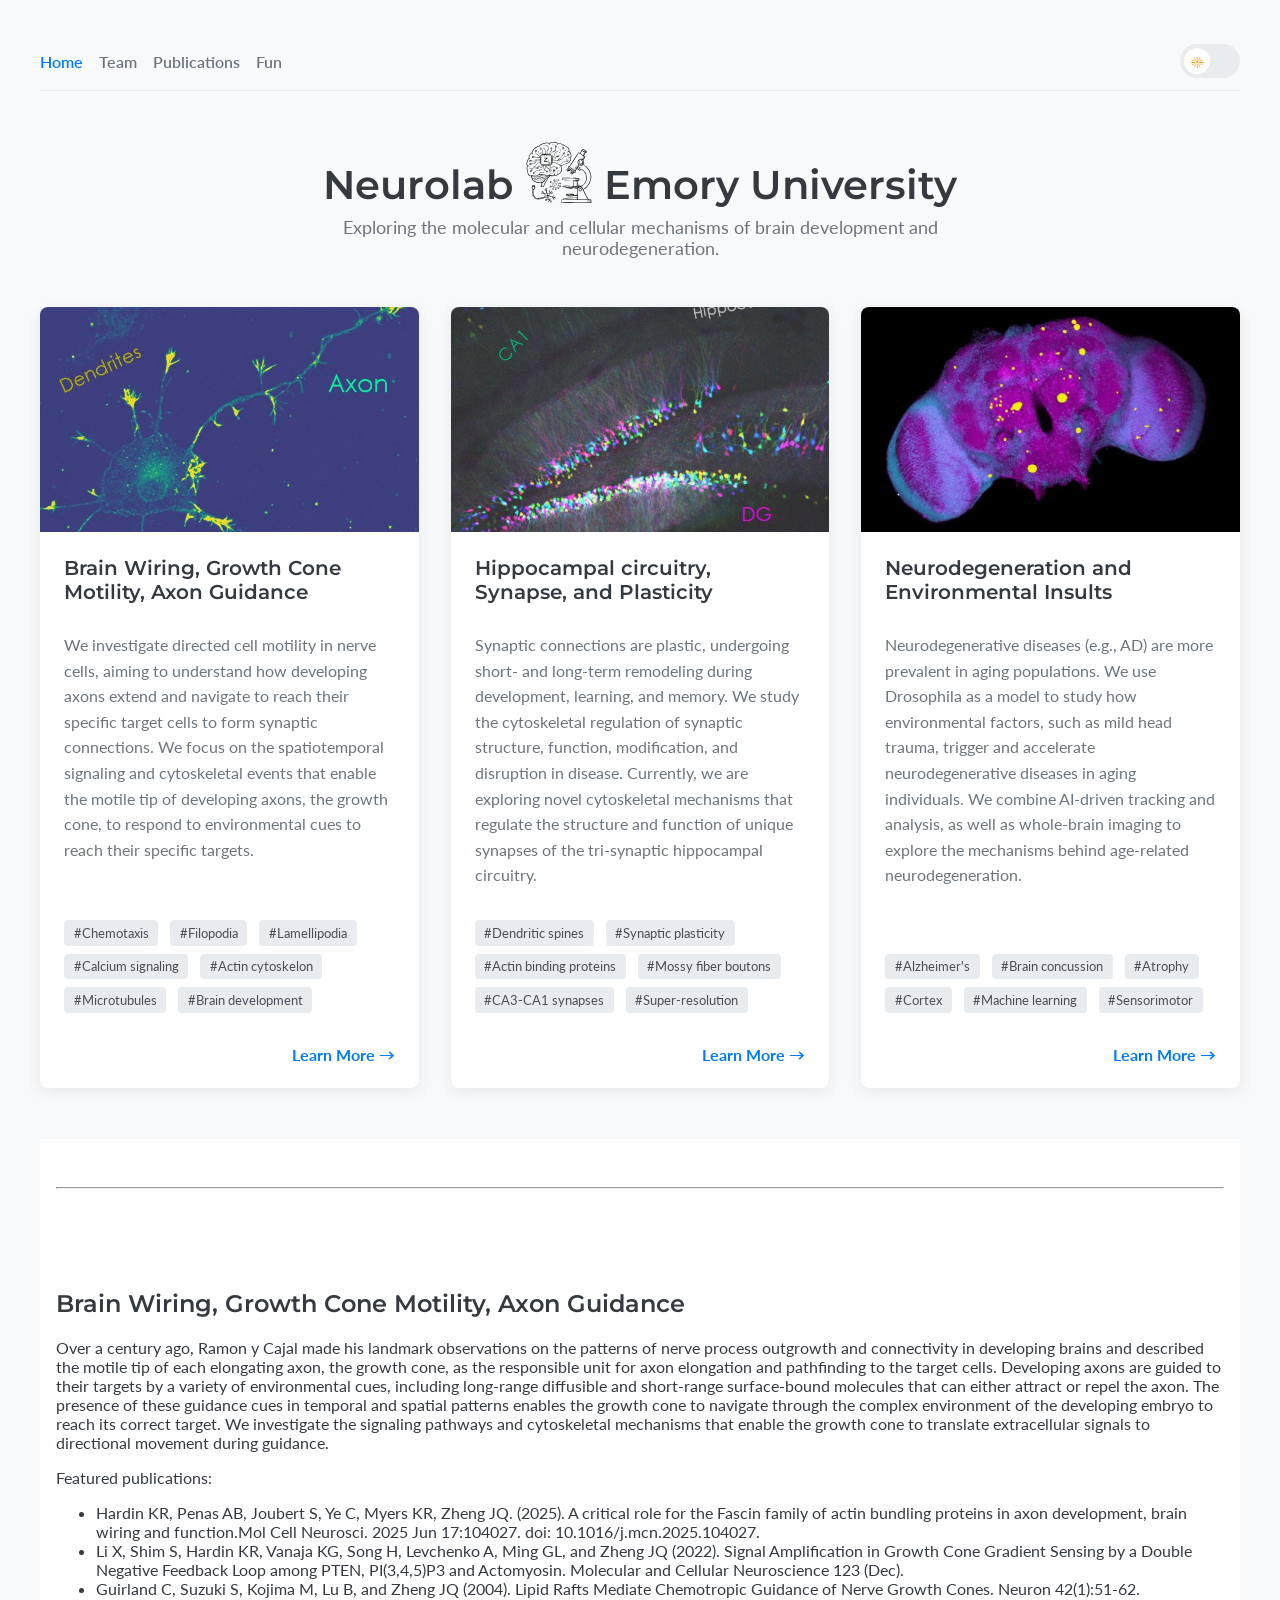
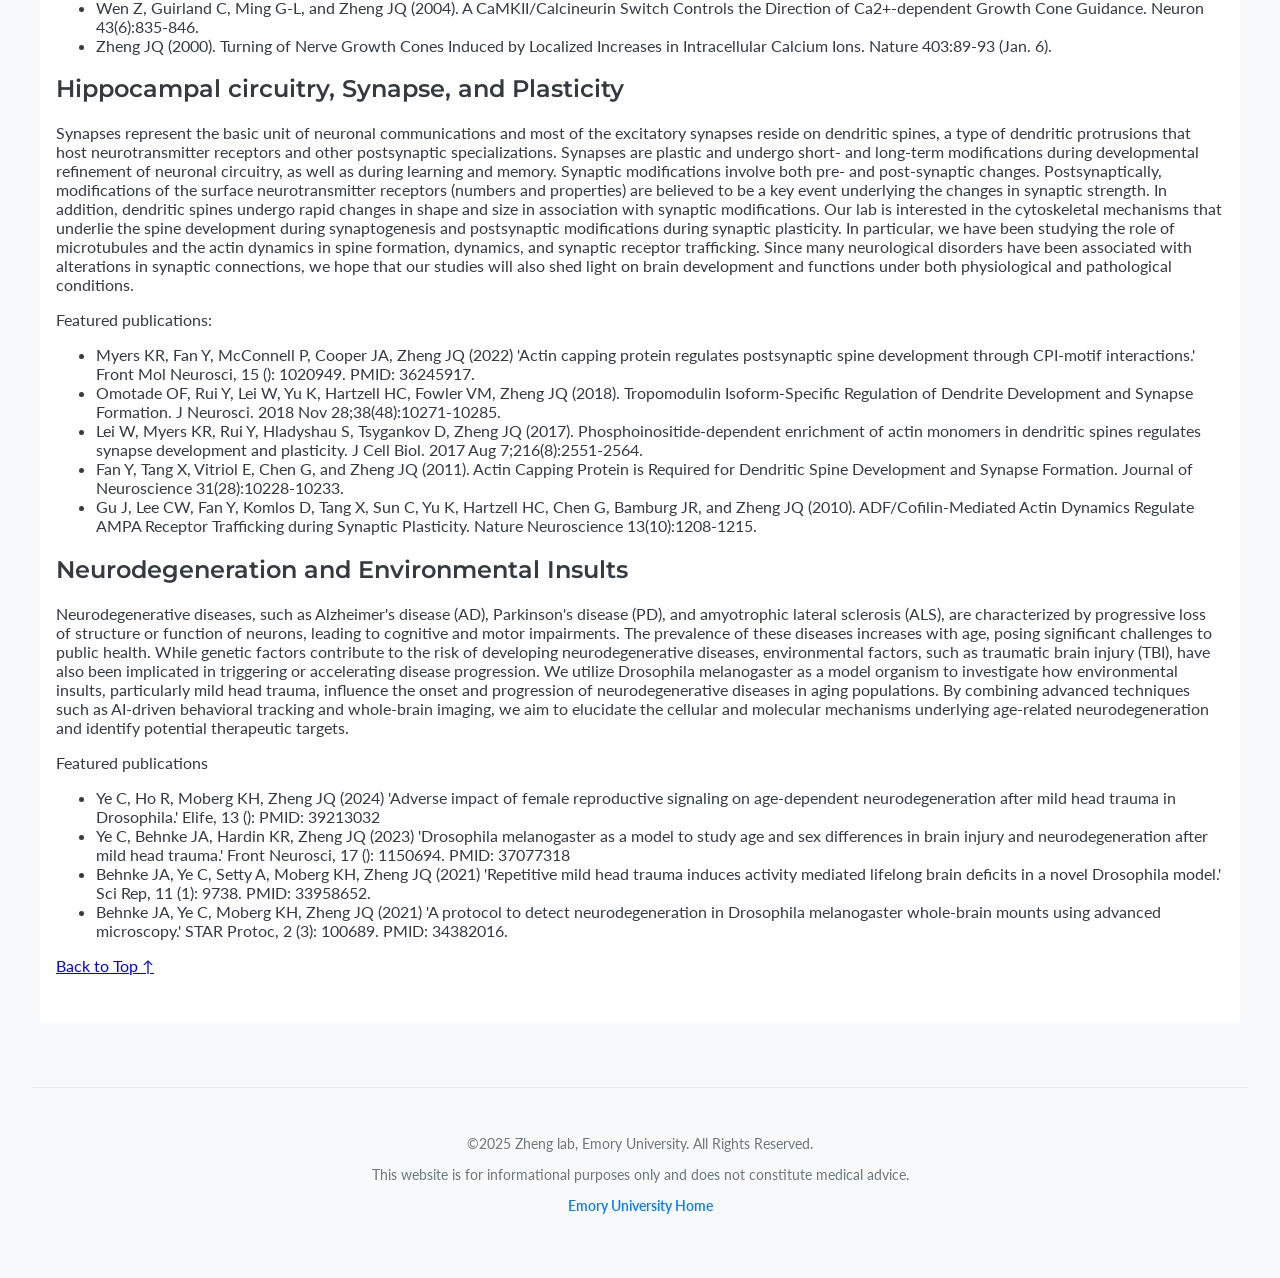
==== index.html @ 77c51990 "Final for sure" ====
<!DOCTYPE html>
<html lang="en">
  <head>
    <meta charset="UTF-8" />
    <meta name="viewport" content="width=device-width, initial-scale=1.0" />
    <title>Neurolab at Emory University</title>

    <!-- Link to the external stylesheet -->
    <link rel="stylesheet" href="assets/style.css" />

    <link rel="preconnect" href="https://fonts.googleapis.com" />
    <link rel="preconnect" href="https://fonts.gstatic.com" crossorigin />
    <link
      href="https://fonts.googleapis.com/css2?family=Lato:wght@400;700&family=Montserrat:wght@400;600&display=swap"
      rel="stylesheet"
    />
  </head>
  <body>
<!-- NEW, COMPACT NAVIGATION HEADER -->
    <nav class="main-nav">
        <div class="nav-links">
            <a href="index.html" class="active">Home</a>
            <a href="team.html">Team</a>
            <a href="publications.html">Publications</a>
            <a href="gallery.html">Fun</a>
        </div>
        <div class="theme-switch-wrapper">
            <label class="theme-switch" for="checkbox">
                <input type="checkbox" id="checkbox" />
                <div class="slider round"></div>
            </label>
        </div>
    </nav>
    <!-- SIMPLIFIED PAGE HEADER -->
    <header class="page-header">
        <h1>Neurolab <img src="/pics/logo-dark.svg" alt="lab logo" id="logo-image" style="height: 70px; vertical-align: bottom; margin-right: 10px;">Emory University</h1>
        <p class="subtitle">Exploring the molecular and cellular mechanisms of brain development and neurodegeneration.</p>
    </header>

    <main class="research-grid">
      <!-- Project Card 1 -->
      <div class="project-card">
        <img
          src="axon.jpg"
          alt="Axon development representing brain development research"
        />
        <div class="card-content">
          <h2 class="project-title">
            Brain Wiring, Growth Cone Motility, Axon Guidance
          </h2>
          <p class="project-summary">
            We investigate directed cell motility in nerve cells, aiming to
            understand how developing axons extend and navigate to reach their
            specific target cells to form synaptic connections. We focus on the
            spatiotemporal signaling and cytoskeletal events that enable the
            motile tip of developing axons, the growth cone, to respond to
            environmental cues to reach their specific targets.
          </p>
          <div class="tags">
            <span class="tag">#Chemotaxis</span>
            <span class="tag">#Filopodia</span>
            <span class="tag">#Lamellipodia</span>
            <span class="tag">#Calcium signaling</span>
            <span class="tag">#Actin cytoskelon</span>
            <span class="tag">#Microtubules</span>
            <span class="tag">#Brain development</span>
          </div>
          <a href="#axon" class="learn-more">Learn More →</a>
        </div>
      </div>

      <!-- Project Card 2 -->
      <div class="project-card">
        <img
          src="hippocampus.jpg"
          alt="Hippocampus representing synapse research"
        />
        <div class="card-content">
          <h2 class="project-title">
            Hippocampal circuitry, Synapse, and Plasticity
          </h2>
          <p class="project-summary">
            Synaptic connections are plastic, undergoing short- and long-term
            remodeling during development, learning, and memory. We study the
            cytoskeletal regulation of synaptic structure, function,
            modification, and disruption in disease. Currently, we are exploring
            novel cytoskeletal mechanisms that regulate the structure and
            function of unique synapses of the tri-synaptic hippocampal
            circuitry.
          </p>
          <div class="tags">
            <span class="tag">#Dendritic spines</span>
            <span class="tag">#Synaptic plasticity</span>
            <span class="tag">#Actin binding proteins</span>
            <span class="tag">#Mossy fiber boutons</span>
            <span class="tag">#CA3-CA1 synapses</span>
            <span class="tag">#Super-resolution</span>
          </div>
          <a href="#synapse" class="learn-more">Learn More →</a>
        </div>
      </div>

      <!-- Project Card 3 -->
      <div class="project-card">
        <img
          src="flybrain.jpg"
          alt="Abstract image representing neurodegeneration research"
        />
        <div class="card-content">
          <h2 class="project-title">
            Neurodegeneration and Environmental Insults
          </h2>
          <p class="project-summary">
            Neurodegenerative diseases (e.g., AD) are more prevalent in aging
            populations. We use Drosophila as a model to study how environmental
            factors, such as mild head trauma, trigger and accelerate
            neurodegenerative diseases in aging individuals. We combine
            AI-driven tracking and analysis, as well as whole-brain imaging to
            explore the mechanisms behind age-related neurodegeneration.
          </p>
          <div class="tags">
            <span class="tag">#Alzheimer's</span>
            <span class="tag">#Brain concussion</span>
            <span class="tag">#Atrophy</span>
            <span class="tag">#Cortex</span>
            <span class="tag">#Machine learning</span>
            <span class="tag">#Sensorimotor</span>
          </div>
          <a href="#neurodegeneration" class="learn-more">Learn More →</a>
        </div>
      </div>
    </main>
    <p>&nbsp;</p> <!-- Add some space between sections -->
    <div class="detailed-content">
    <p><hr></p> <!-- Horizontal line before details -->
    </div>
    <div class="detailed-content">
      <section id="axon">
        <h2>Brain Wiring, Growth Cone Motility, Axon Guidance</h2>
        <p>
        Over a century ago, Ramon y Cajal made his landmark observations on the patterns of nerve process outgrowth and connectivity in developing brains and described the motile tip of each elongating axon, the growth cone, as the responsible unit for axon elongation and pathfinding to the target cells. Developing axons are guided to their targets by a variety of environmental cues, including long-range diffusible and short-range surface-bound molecules that can either attract or repel the axon. The presence of these guidance cues in temporal and spatial patterns enables the growth cone to navigate through the complex environment of the developing embryo to reach its correct target. We investigate the signaling pathways and cytoskeletal mechanisms that enable the growth cone to translate extracellular signals to directional movement during guidance.</p>
        <p>Featured publications: </p>
        <UL>
        <LI>
        Hardin KR, Penas AB, Joubert S, Ye C, Myers KR, Zheng JQ. (2025). A critical role for the Fascin family of actin bundling proteins in axon development, brain wiring and function.Mol Cell Neurosci. 2025 Jun 17:104027. doi: 10.1016/j.mcn.2025.104027.</LI>
        <LI>
        Li X, Shim S, Hardin KR, Vanaja KG, Song H, Levchenko A, Ming GL, and Zheng JQ (2022). Signal Amplification in Growth Cone Gradient Sensing by a Double Negative Feedback Loop among PTEN, PI(3,4,5)P3 and Actomyosin. Molecular and Cellular Neuroscience 123 (Dec).</LI>
        <LI>
        Guirland C, Suzuki S, Kojima M, Lu B, and Zheng JQ (2004). Lipid Rafts Mediate Chemotropic Guidance of Nerve Growth Cones. Neuron 42(1):51-62.</LI>
        <LI> 
        Wen Z, Guirland C, Ming G-L, and Zheng  JQ (2004). A CaMKII/Calcineurin Switch Controls the Direction of Ca2+-dependent Growth Cone Guidance. Neuron 43(6):835-846.</LI>
        <LI>
        Zheng JQ (2000). Turning of Nerve Growth Cones Induced by Localized Increases in Intracellular Calcium Ions. Nature 403:89-93 (Jan. 6).</LI>
        </UL>
        </p>
      </section>
      <section id="synapse">
        <h2>Hippocampal circuitry, Synapse, and Plasticity</h2>
        <p>     
        Synapses represent the basic unit of neuronal communications and most of the excitatory synapses reside on dendritic spines, a type of dendritic protrusions that host neurotransmitter receptors and other postsynaptic specializations. Synapses are plastic and undergo short- and long-term modifications during developmental refinement of neuronal circuitry, as well as during learning and memory. Synaptic modifications involve both pre- and post-synaptic changes. Postsynaptically, modifications of the surface neurotransmitter receptors (numbers and properties) are believed to be a key event underlying the changes in synaptic strength. In addition, dendritic spines undergo rapid changes in shape and size in association with synaptic modifications. Our lab is interested in the cytoskeletal mechanisms that underlie the spine development during synaptogenesis and postsynaptic modifications during synaptic plasticity. In particular, we have been studying the role of microtubules and the actin dynamics in spine formation, dynamics, and synaptic receptor trafficking. Since many neurological disorders have been associated with alterations in synaptic connections, we hope that our studies will also shed light on brain development and functions under both physiological and pathological conditions. 

        <p>Featured publications:</p>
        <UL>
        <LI>Myers KR, Fan Y, McConnell P, Cooper JA, Zheng JQ (2022) 'Actin capping protein regulates postsynaptic spine development through CPI-motif interactions.' Front Mol Neurosci, 15 (): 1020949. PMID: 36245917.</LI>
        <LI>Omotade OF, Rui Y, Lei W, Yu K, Hartzell HC, Fowler VM, Zheng JQ (2018). Tropomodulin Isoform-Specific Regulation of Dendrite Development and Synapse Formation. J Neurosci. 2018 Nov 28;38(48):10271-10285.</LI>
        <LI>Lei W, Myers KR, Rui Y, Hladyshau S, Tsygankov D, Zheng JQ (2017). Phosphoinositide-dependent enrichment of actin monomers in dendritic spines regulates synapse development and plasticity. J Cell Biol. 2017 Aug 7;216(8):2551-2564.</LI>
        <LI>Fan Y, Tang X, Vitriol E, Chen G, and Zheng JQ (2011). Actin Capping Protein is Required for Dendritic Spine Development and Synapse Formation. Journal of Neuroscience 31(28):10228-10233.</LI>
        <LI>Gu J, Lee CW, Fan Y, Komlos D, Tang X, Sun C, Yu K, Hartzell HC, Chen G, Bamburg JR, and Zheng JQ (2010). ADF/Cofilin-Mediated Actin Dynamics Regulate AMPA Receptor Trafficking during Synaptic Plasticity. Nature Neuroscience 13(10):1208-1215.</LI>
        </UL>
        </p>
      </section>
      <section id="neurodegeneration">
        <h2>Neurodegeneration and Environmental Insults</h2>
        <p>
        Neurodegenerative diseases, such as Alzheimer's disease (AD), Parkinson's disease (PD), and amyotrophic lateral sclerosis (ALS), are characterized by progressive loss of structure or function of neurons, leading to cognitive and motor impairments. The prevalence of these diseases increases with age, posing significant challenges to public health. While genetic factors contribute to the risk of developing neurodegenerative diseases, environmental factors, such as traumatic brain injury (TBI), have also been implicated in triggering or accelerating disease progression. We utilize Drosophila melanogaster as a model organism to investigate how environmental insults, particularly mild head trauma, influence the onset and progression of neurodegenerative diseases in aging populations. By combining advanced techniques such as AI-driven behavioral tracking and whole-brain imaging, we aim to elucidate the cellular and molecular mechanisms underlying age-related neurodegeneration and identify potential therapeutic targets.
        <p>Featured publications</p>
        <UL>
        <LI>Ye C, Ho R, Moberg KH, Zheng JQ (2024) 'Adverse impact of female reproductive signaling on age-dependent neurodegeneration after mild head trauma in Drosophila.' Elife, 13 (): PMID: 39213032</LI>
        <LI>Ye C, Behnke JA, Hardin KR, Zheng JQ (2023) 'Drosophila melanogaster as a model to study age and sex differences in brain injury and neurodegeneration after mild head trauma.' Front Neurosci, 17 (): 1150694. PMID: 37077318</LI>
        <LI>Behnke JA, Ye C, Setty A, Moberg KH, Zheng JQ (2021) 'Repetitive mild head trauma induces activity mediated lifelong brain deficits in a novel Drosophila model.' Sci Rep, 11 (1): 9738. PMID: 33958652. </LI>
        <LI>Behnke JA, Ye C, Moberg KH, Zheng JQ (2021) 'A protocol to detect neurodegeneration in Drosophila melanogaster whole-brain mounts using advanced microscopy.' STAR Protoc, 2 (3): 100689. PMID: 34382016. </LI>
        </UL>
        </p>  
      </section>
    	<p><a href="#top">Back to Top ↑</a></p> 
    </div>

    <!-- Simplified JavaScript for theme switching only -->
    <script>
        document.addEventListener('DOMContentLoaded', () => {
            const toggleSwitch = document.querySelector('.theme-switch input[type="checkbox"]');
            
            // MODIFICATION 2: Find the logo image element
            const logoImage = document.getElementById('logo-image');

            function setTheme(theme) {
                if (theme === 'dark') {
                    document.documentElement.setAttribute('data-theme', 'dark');
                    toggleSwitch.checked = true;
                    // Change the logo to the light version for dark backgrounds
                    if(logoImage) logoImage.src = 'pics/logo-light.svg';
                } else {
                    document.documentElement.setAttribute('data-theme', 'light');
                    toggleSwitch.checked = false;
                    // Change the logo to the dark version for light backgrounds
                    if(logoImage) logoImage.src = 'pics/logo-dark.svg';
                }
            }
            function switchTheme(e) {
                const newTheme = e.target.checked ? 'dark' : 'light';
                setTheme(newTheme);
                localStorage.setItem('theme', newTheme);
            }
            toggleSwitch.addEventListener('change', switchTheme, false);
            const savedTheme = localStorage.getItem('theme');
            const systemPrefersDark = window.matchMedia('(prefers-color-scheme: dark)').matches;
            if (savedTheme) {
                setTheme(savedTheme);
            } else {
                setTheme(systemPrefersDark ? 'dark' : 'light');
            }
            window.matchMedia('(prefers-color-scheme: dark)').addEventListener('change', e => {
                if (!localStorage.getItem('theme')) {
                    setTheme(e.matches ? 'dark' : 'light');
                }
            });
        });
    </script>
<!-- Add the footer html block here -->
 <footer>
    <div class="footer-content">
      <p>&copy;2025 Zheng lab, Emory University. All Rights Reserved. </p>
    <p>This website is for informational purposes only and does not constitute medical advice. </p>
    <a href="https://www.emory.edu" target="_blank" rel="noopener noreferrer">Emory University Home</a>
    </div>
 </footer>
</body>
</html>
---- assets/style.css ----
/* --- 1. CSS VARIABLES FOR THEMES --- */
:root {
  /* Light Mode (Default) */
  --bg-color: #f8f9fa;
  --text-color: #343a40;
  --card-bg-color: #ffffff;
  --card-shadow: 0 4px 15px rgba(0, 0, 0, 0.07);
  --card-hover-shadow: 0 8px 25px rgba(0, 0, 0, 0.1);
  --subtitle-color: #6c757d;
  --tag-bg-color: #e9ecef;
  --tag-text-color: #495057;
  --link-color: #007bff;
  --toggle-bg: #e9ecef;
  --toggle-fg: #ffffff;
  --sun-color: #f39c12;
  --moon-color: #6c757d;
}

[data-theme="dark"] {
  /* Dark Mode */
  --bg-color: #121212;
  --text-color: #e0e0e0;
  --card-bg-color: #1e1e1e;
  --card-shadow: 0 4px 15px rgba(0, 0, 0, 0.2);
  --card-hover-shadow: 0 8px 25px rgba(0, 0, 0, 0.3);
  --subtitle-color: #888;
  --tag-bg-color: #333;
  --tag-text-color: #bbb;
  --link-color: #87ceeb; /* Sky Blue */
  --toggle-bg: #333;
  --toggle-fg: #121212;
  --sun-color: #e0e0e0;
  --moon-color: #f1c40f;
}

/* --- 2. GENERAL STYLES --- */
html {
  box-sizing: border-box;
  scroll-behavior: smooth;
}
*,
*::before,
*::after {
  box-sizing: inherit;
}

body {
  font-family: "Lato", sans-serif;
  background-color: var(--bg-color);
  color: var(--text-color);
  margin: 0;
  padding: 2rem;
  transition: background-color 0.3s ease, color 0.3s ease;
}

h1,
h2,
h3 {
  font-family: "Montserrat", sans-serif;
  font-weight: 600;
}

/* --- NAVIGATION HEADER STYLES --- */
.main-nav {
  display: flex;
  justify-content: space-between;
  align-items: center;
  max-width: 1200px;
  margin: 0 auto 3rem auto;
  padding: 0.75rem 0;
  border-bottom: 1px solid var(--tag-bg-color);
}

.nav-links {
  display: flex;
  gap: 1rem;
}

.nav-links a {
  text-decoration: none;
  color: var(--subtitle-color);
  font-weight: 600;
  font-size: 1rem;
  transition: color 0.2s ease;
}

.nav-links a:hover {
  color: var(--link-color);
}

.nav-links a.active {
  color: var(--link-color);
}

/* --- HEADER AND LAYOUT --- */
.page-header {
  text-align: center;
  margin-bottom: 3rem;
}

.page-header h1 {
  font-size: 2.5rem;
  margin-bottom: 0.5rem;
}

.page-header .subtitle {
  font-size: 1.1rem;
  color: var(--subtitle-color);
  max-width: 600px;
  margin: 0 auto;
}

/* --- GRID STYLES (FOR BOTH PAGES) --- */
.research-grid,
.team-grid {
  display: grid;
  gap: 2rem;
  max-width: 1200px;
  margin: 0 auto;
}

.research-grid {
  grid-template-columns: repeat(3, 1fr);
}

.team-grid {
  grid-template-columns: repeat(4, 1fr);
}

/* --- CARD STYLES --- */

/* Research Page Card */
.project-card {
  background-color: var(--card-bg-color);
  border-radius: 8px;
  box-shadow: var(--card-shadow);
  overflow: hidden;
  display: flex;
  flex-direction: column;
  transition: transform 0.3s ease, box-shadow 0.3s ease,
    background-color 0.3s ease;
}

.project-card:hover {
  transform: scale(1.03);
  box-shadow: var(--card-hover-shadow);
}

.project-card img {
  width: 100%;
  height: 225px;
  object-fit: cover;
  filter: brightness(0.95);
}

.project-card .card-content {
  padding: 1.5rem;
  display: flex;
  flex-direction: column;
  flex-grow: 1;
}

.project-card .project-title {
  font-size: 1.25rem;
  margin-top: 0;
  margin-bottom: 0.75rem;
}

.project-card .project-summary {
  font-size: 1rem;
  line-height: 1.6;
  color: var(--subtitle-color);
  flex-grow: 1;
}

.project-card .tags {
  margin-top: 1rem;
  margin-bottom: 1.5rem;
}

.project-card .tag {
  display: inline-block;
  background-color: var(--tag-bg-color);
  color: var(--tag-text-color);
  padding: 0.3rem 0.6rem;
  border-radius: 4px;
  font-size: 0.8rem;
  margin-right: 0.5rem;
  margin-bottom: 0.5rem;
}

.project-card .learn-more {
  color: var(--link-color);
  text-decoration: none;
  font-weight: 700;
  align-self: flex-end;
}

.project-card .learn-more:hover {
  text-decoration: underline;
}

/* Team Page Card */
.team-card {
  background-color: var(--card-bg-color);
  border-radius: 8px;
  box-shadow: var(--card-shadow);
  text-align: center;
  padding: 1.5rem;
  transition: transform 0.3s ease, box-shadow 0.3s ease,
    background-color 0.3s ease;
}

.team-card:hover {
  transform: scale(1.05);
  box-shadow: var(--card-hover-shadow);
}

/* --- MODIFIED FOR RESPONSIVENESS --- */
.team-card img {
  width: 90%; /* Use a percentage to allow shrinking */
  max-width: 140px; /* Set a max-width to prevent it getting too big */
  aspect-ratio: 5/5; /* Use aspect-ratio for a consistent oval shape (width/height) */
  border-radius: 40%;
  object-fit: cover;
  margin: 0 auto 1rem auto; /* Use auto margin to center the image */
  border: 3px solid var(--bg-color);
  display: block;
}

.team-card .name {
  font-size: 1.2rem;
  margin: 0;
}

.team-card .title {
  font-size: 0.9rem;
  color: var(--link-color);
  margin-top: 0.25rem;
}

.detailed-content {
  padding-top: 2rem;
  padding-left: 1rem;
  padding-right: 1rem;
  padding-bottom: 2rem;
  max-width: 1200px;  /* Same width as the other parts */
  margin: 0 auto; /* This will place the content in the center */
  background-color: var(--card-bg-color);
}
/* --- THEME TOGGLE SWITCH --- */
.theme-switch-wrapper {
  display: flex;
  align-items: center;
}

.theme-switch {
  display: inline-block;
  height: 34px;
  position: relative;
  width: 60px;
}

.theme-switch input {
  display: none;
}

.slider {
  background-color: var(--toggle-bg);
  bottom: 0;
  cursor: pointer;
  left: 0;
  position: absolute;
  right: 0;
  top: 0;
  transition: 0.4s;
  border-radius: 34px;
}

.slider:before {
  background-color: var(--toggle-fg);
  bottom: 4px;
  content: "";
  height: 26px;
  left: 4px;
  position: absolute;
  transition: 0.4s;
  width: 26px;
  border-radius: 50%;
  display: flex;
  align-items: center;
  justify-content: center;
  font-size: 16px;
}

.slider:before {
  content: "☀️";
  color: var(--sun-color);
}
input:checked + .slider:before {
  content: "🌙";
  color: var(--moon-color);
}
input:checked + .slider {
  background-color: var(--toggle-bg);
}
input:checked + .slider:before {
  transform: translateX(26px);
}

/* --- NEW: GALLERY STYLES --- */
.gallery-row {
  display: flex;
  flex-wrap: wrap;
  padding: 0 4px;
  max-width: 1200px;
  margin: 0 auto;
}

.gallery-column {
  flex: 25%;
  max-width: 25%;
  padding: 0 4px;
}

.gallery-column img {
  margin-top: 8px;
  vertical-align: middle;
  width: 100%;
  border-radius: 4px; /* Added for consistency */
}

.video-section {
  text-align: center;
  margin-top: 4rem;
  padding-top: 2rem;
  border-top: 1px solid var(--tag-bg-color);
}

.video-grid {
  display: grid;
  grid-template-columns: repeat(2, 1fr);
  gap: 2rem;
  max-width: 1200px;
  margin: 0 auto;
}

.video-wrapper {
  margin-bottom: 2rem;
}

.video-wrapper h3 {
  color: var(--subtitle-color);
}

.video-wrapper video {
  max-width: 100%;
  height: auto;
  border-radius: 8px;
}

/* --- RESPONSIVE DESIGN --- */
@media (max-width: 992px) {
  .research-grid {
    grid-template-columns: repeat(2, 1fr);
  }
  .team-grid {
    grid-template-columns: repeat(3, 1fr);
  }
}

@media (max-width: 768px) {
  body {
    padding: 1rem;
  }
  .page-header h1 {
    font-size: 2rem;
  }
  .research-grid {
    grid-template-columns: 1fr;
  }
  .team-grid {
    grid-template-columns: repeat(2, 1fr);
    gap: 1rem;
  }
  .main-nav {
    padding: 0.5rem 0;
  }
  .nav-links {
    gap: 1rem;
  }
  .nav-links a {
    font-size: 0.9rem;
  }
  /* Gallery responsive */
  .gallery-column {
    flex: 50%;
    max-width: 50%;
  }
  /* Make videos stack on mobile -> one column */
  .video-grid {
    grid-template-columns: 1fr;
  }
}

@media (max-width: 600px) {
  .gallery-column {
    flex: 100%;
    max-width: 100%;
  }
}

/* --- FOOTER STYLES --- */
footer {
  text-align: center;
  margin-top: 4rem;
  padding: 2rem;
  border-top: 1px solid var(--tag-bg-color);
  color: var(--subtitle-color);
  font-size: 0.9rem;
}

.footer-content {
  max-width: 1200px;
  margin: 0 auto;
}

footer a {
  color: var(--link-color);
  text-decoration: none;
  font-weight: 600;
}

footer a:hover {
  text-decoration: underline;
}
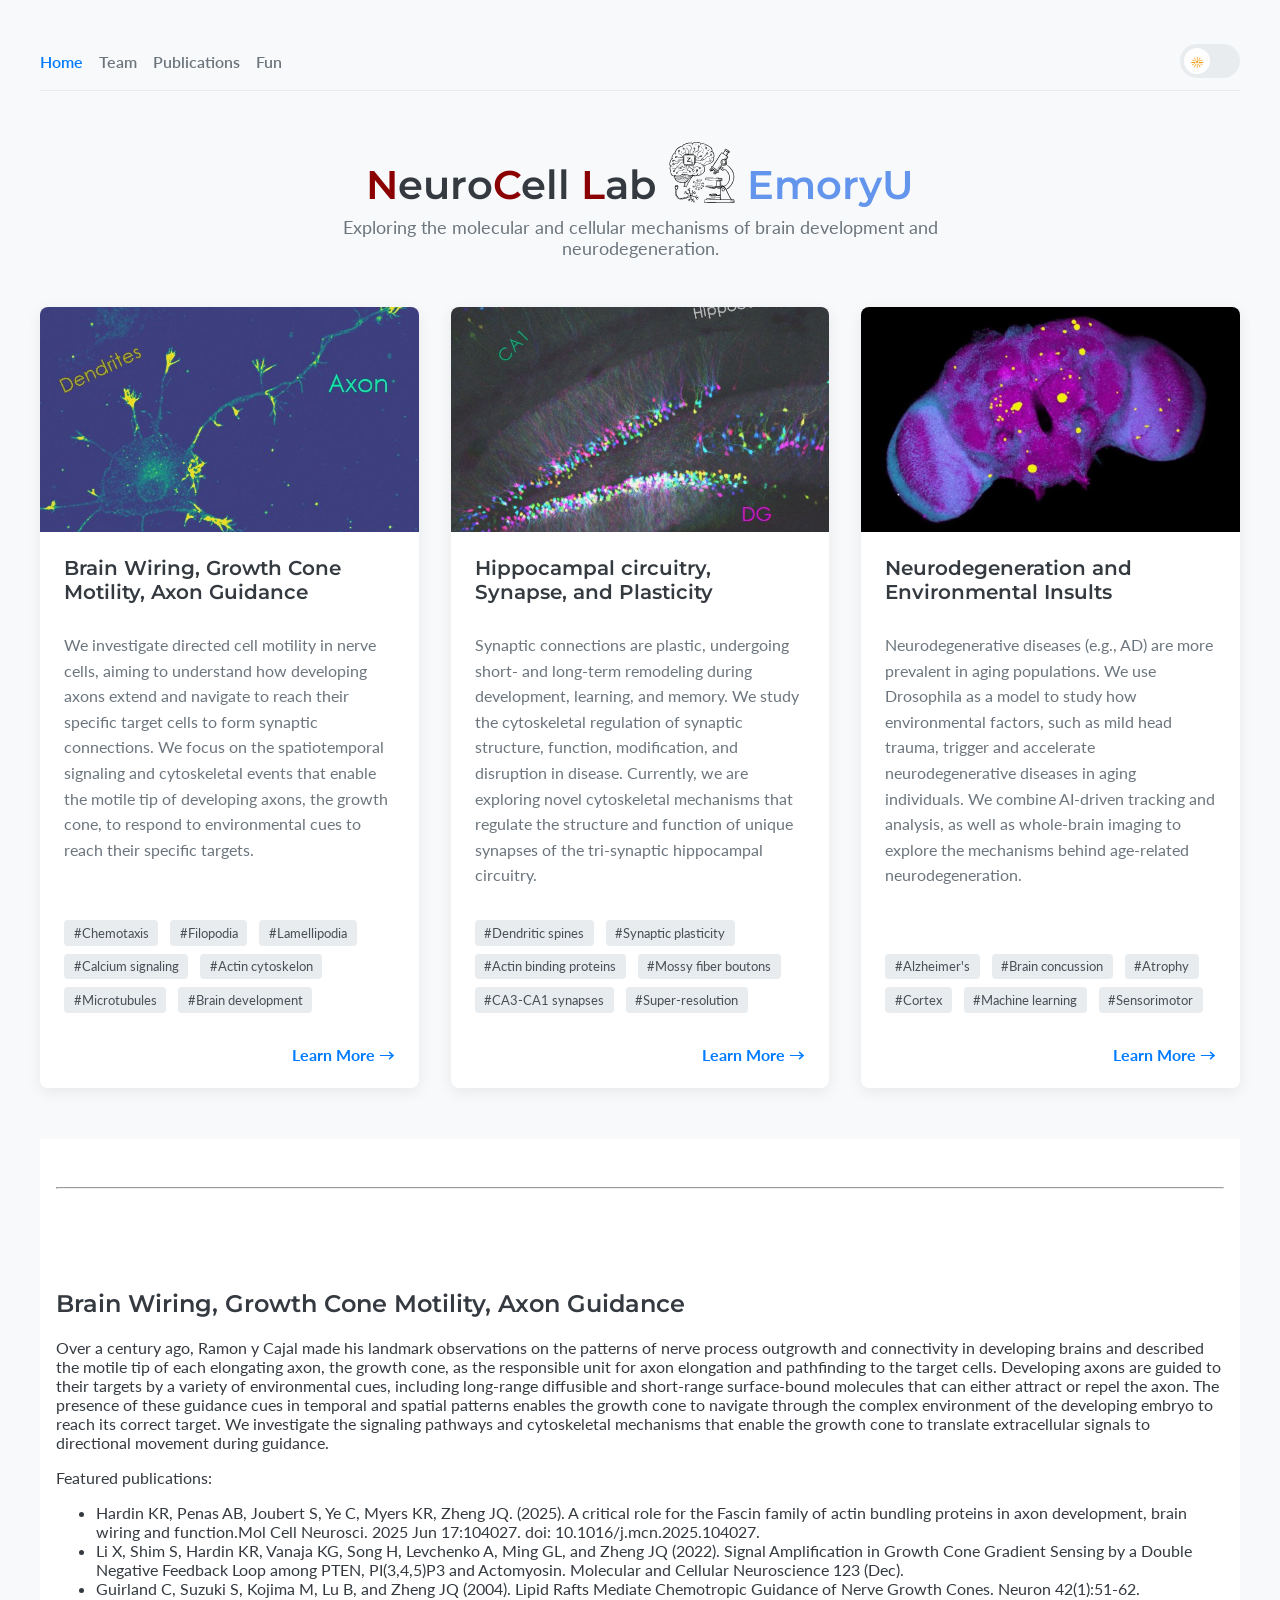
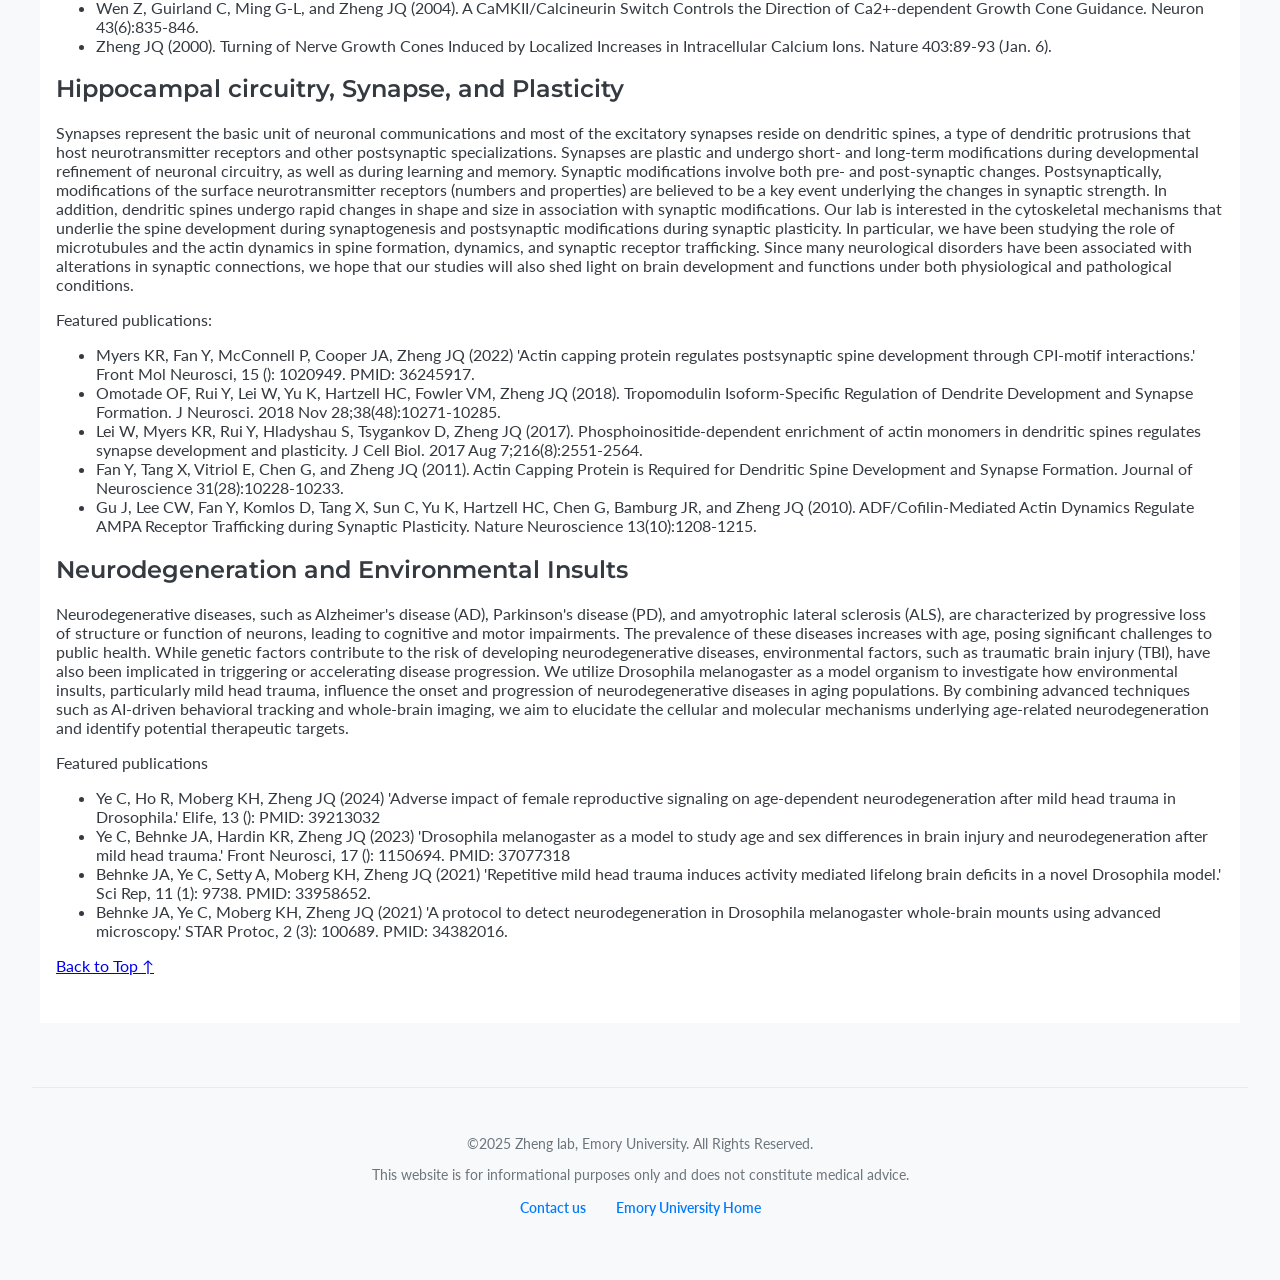
==== commit ed34217d: "Finalized changes for different lab name" ====
--- a/index.html
+++ b/index.html
@@ -3,7 +3,16 @@
   <head>
     <meta charset="UTF-8" />
     <meta name="viewport" content="width=device-width, initial-scale=1.0" />
-    <title>Neurolab at Emory University</title>
+    <!-- ADD THIS SCRIPT BLOCK TO PREVENT THEME FLASH -->
+    <script>
+      (function() {
+        // Check for a saved theme in localStorage, or check the OS preference
+        const theme = localStorage.getItem('theme') || (window.matchMedia('(prefers-color-scheme: dark)').matches ? 'dark' : 'light');
+        // Apply the theme to the <html> element immediately
+        document.documentElement.setAttribute('data-theme', theme);
+      })();
+    </script>
+<title>NeuroCell Lab at Emory University - Welcome</title>
 
     <!-- Link to the external stylesheet -->
     <link rel="stylesheet" href="assets/style.css" />
@@ -33,7 +42,7 @@
     </nav>
     <!-- SIMPLIFIED PAGE HEADER -->
     <header class="page-header">
-        <h1>Neurolab <img src="/pics/logo-dark.svg" alt="lab logo" id="logo-image" style="height: 70px; vertical-align: bottom; margin-right: 10px;">Emory University</h1>
+        <h1><span style="color: darkred;">N</span>euro<span style="color: darkred;">C</span>ell <span style="color: darkred;">L</span>ab <img src="/pics/logo-dark.svg" alt="lab logo" id="logo-image" style="height: 70px; vertical-align: bottom; margin-right: 10px;"><span style="color: cornflowerblue; ">EmoryU</span></h1>
         <p class="subtitle">Exploring the molecular and cellular mechanisms of brain development and neurodegeneration.</p>
     </header>
 
@@ -186,52 +195,68 @@
     </div>
 
     <!-- Simplified JavaScript for theme switching only -->
-    <script>
-        document.addEventListener('DOMContentLoaded', () => {
-            const toggleSwitch = document.querySelector('.theme-switch input[type="checkbox"]');
-            
-            // MODIFICATION 2: Find the logo image element
-            const logoImage = document.getElementById('logo-image');
-
-            function setTheme(theme) {
-                if (theme === 'dark') {
-                    document.documentElement.setAttribute('data-theme', 'dark');
-                    toggleSwitch.checked = true;
-                    // Change the logo to the light version for dark backgrounds
-                    if(logoImage) logoImage.src = 'pics/logo-light.svg';
-                } else {
-                    document.documentElement.setAttribute('data-theme', 'light');
-                    toggleSwitch.checked = false;
-                    // Change the logo to the dark version for light backgrounds
-                    if(logoImage) logoImage.src = 'pics/logo-dark.svg';
-                }
+    <!-- This version will still prioritize a user's manual click, -->
+    <!-- but it will also react if a new visitor changes their OS theme -->
+    <!-- while the page is open.  However, if the user clicks the theme switch -->
+    <!-- the choice will be saved and be sticky -->
+    <!-- it was further modified to eliminate theme flash during loarding -->
+
+<script>
+    document.addEventListener('DOMContentLoaded', () => {
+        const toggleSwitch = document.querySelector('.theme-switch input[type="checkbox"]');
+        const logoImage = document.getElementById('logo-image');
+
+        // Central function to update all visual elements based on a theme
+        function syncVisuals(theme) {
+            toggleSwitch.checked = (theme === 'dark');
+            if (logoImage) {
+                logoImage.src = theme === 'dark' ? 'pics/logo-light.svg' : 'pics/logo-dark.svg';
             }
-            function switchTheme(e) {
-                const newTheme = e.target.checked ? 'dark' : 'light';
-                setTheme(newTheme);
-                localStorage.setItem('theme', newTheme);
+        }
+        
+        // Central function to apply a theme to the document
+        function applyTheme(theme) {
+            document.documentElement.setAttribute('data-theme', theme);
+            syncVisuals(theme);
+        }
+
+        // Handles what happens when a user manually clicks the toggle
+        function handleToggleClick(e) {
+            const newTheme = e.target.checked ? 'dark' : 'light';
+            localStorage.setItem('theme', newTheme); // Save the manual choice
+            applyTheme(newTheme);
+        }
+
+        // --- Event Listeners ---
+
+        // 1. Listen for clicks on the toggle
+        toggleSwitch.addEventListener('change', handleToggleClick);
+
+        // 2. THIS IS THE MERGED UPGRADE: Listen for real-time OS theme changes
+        window.matchMedia('(prefers-color-scheme: dark)').addEventListener('change', (e) => {
+            // Only apply the change if the user has NOT made a manual choice
+            if (!localStorage.getItem('theme')) {
+                const newTheme = e.matches ? 'dark' : 'light';
+                applyTheme(newTheme);
             }
-            toggleSwitch.addEventListener('change', switchTheme, false);
-            const savedTheme = localStorage.getItem('theme');
-            const systemPrefersDark = window.matchMedia('(prefers-color-scheme: dark)').matches;
-            if (savedTheme) {
-                setTheme(savedTheme);
-            } else {
-                setTheme(systemPrefersDark ? 'dark' : 'light');
-            }
-            window.matchMedia('(prefers-color-scheme: dark)').addEventListener('change', e => {
-                if (!localStorage.getItem('theme')) {
-                    setTheme(e.matches ? 'dark' : 'light');
-                }
-            });
         });
-    </script>
+
+        // --- Initial Sync on Page Load ---
+        // Get the current theme that the head script already set and sync the visuals
+        const currentTheme = document.documentElement.getAttribute('data-theme');
+        syncVisuals(currentTheme);
+    });
+</script>
+
 <!-- Add the footer html block here -->
  <footer>
     <div class="footer-content">
       <p>&copy;2025 Zheng lab, Emory University. All Rights Reserved. </p>
-    <p>This website is for informational purposes only and does not constitute medical advice. </p>
-    <a href="https://www.emory.edu" target="_blank" rel="noopener noreferrer">Emory University Home</a>
+      <p>This website is for informational purposes only and does not constitute medical advice. </p>
+        <div class="footer-links">
+        <a href="mailto:neurolab.zheng@gmail.com">Contact us</a>
+        <a href="https://www.emory.edu" target="_blank" rel="noopener noreferrer">Emory University Home</a>
+        </div>
     </div>
  </footer>
 </body>
--- a/assets/style.css
+++ b/assets/style.css
@@ -244,7 +244,7 @@
   padding-left: 1rem;
   padding-right: 1rem;
   padding-bottom: 2rem;
-  max-width: 1200px;  /* Same width as the other parts */
+  max-width: 1200px; /* Same width as the other parts */
   margin: 0 auto; /* This will place the content in the center */
   background-color: var(--card-bg-color);
 }
@@ -434,3 +434,21 @@
 footer a:hover {
   text-decoration: underline;
 }
+
+.footer-links {
+  display: flex; /* Aligns items in a row */
+  justify-content: center; /* Centers them horizontally */
+  margin-top: 1rem; /* Adds space between the text and the links */
+}
+
+.footer-links a {
+  margin: 0 15px; /* Add 15px of space to the left and right of each link */
+}
+
+/* Optional: specific mobile tweak to stack them on very small screens */
+@media (max-width: 600px) {
+  .footer-links {
+    flex-direction: column;
+    gap: 1rem;
+  }
+}
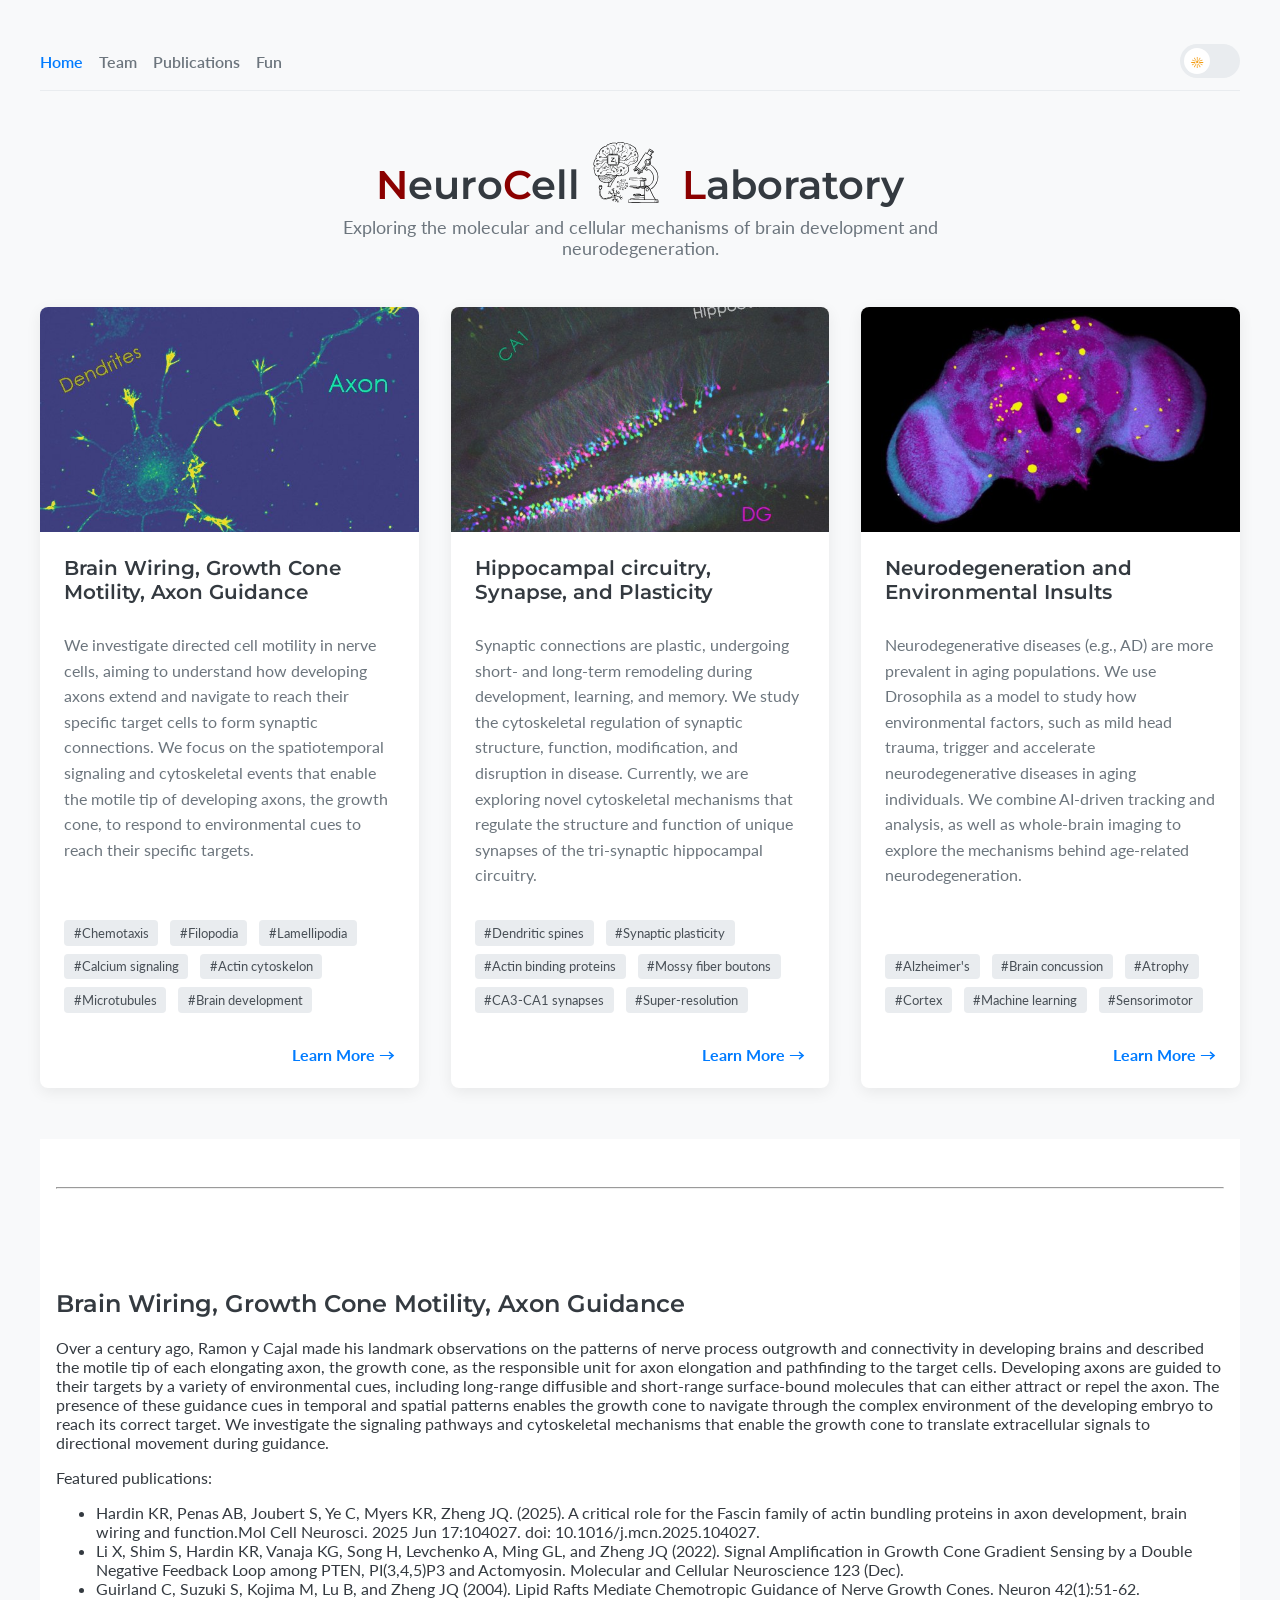
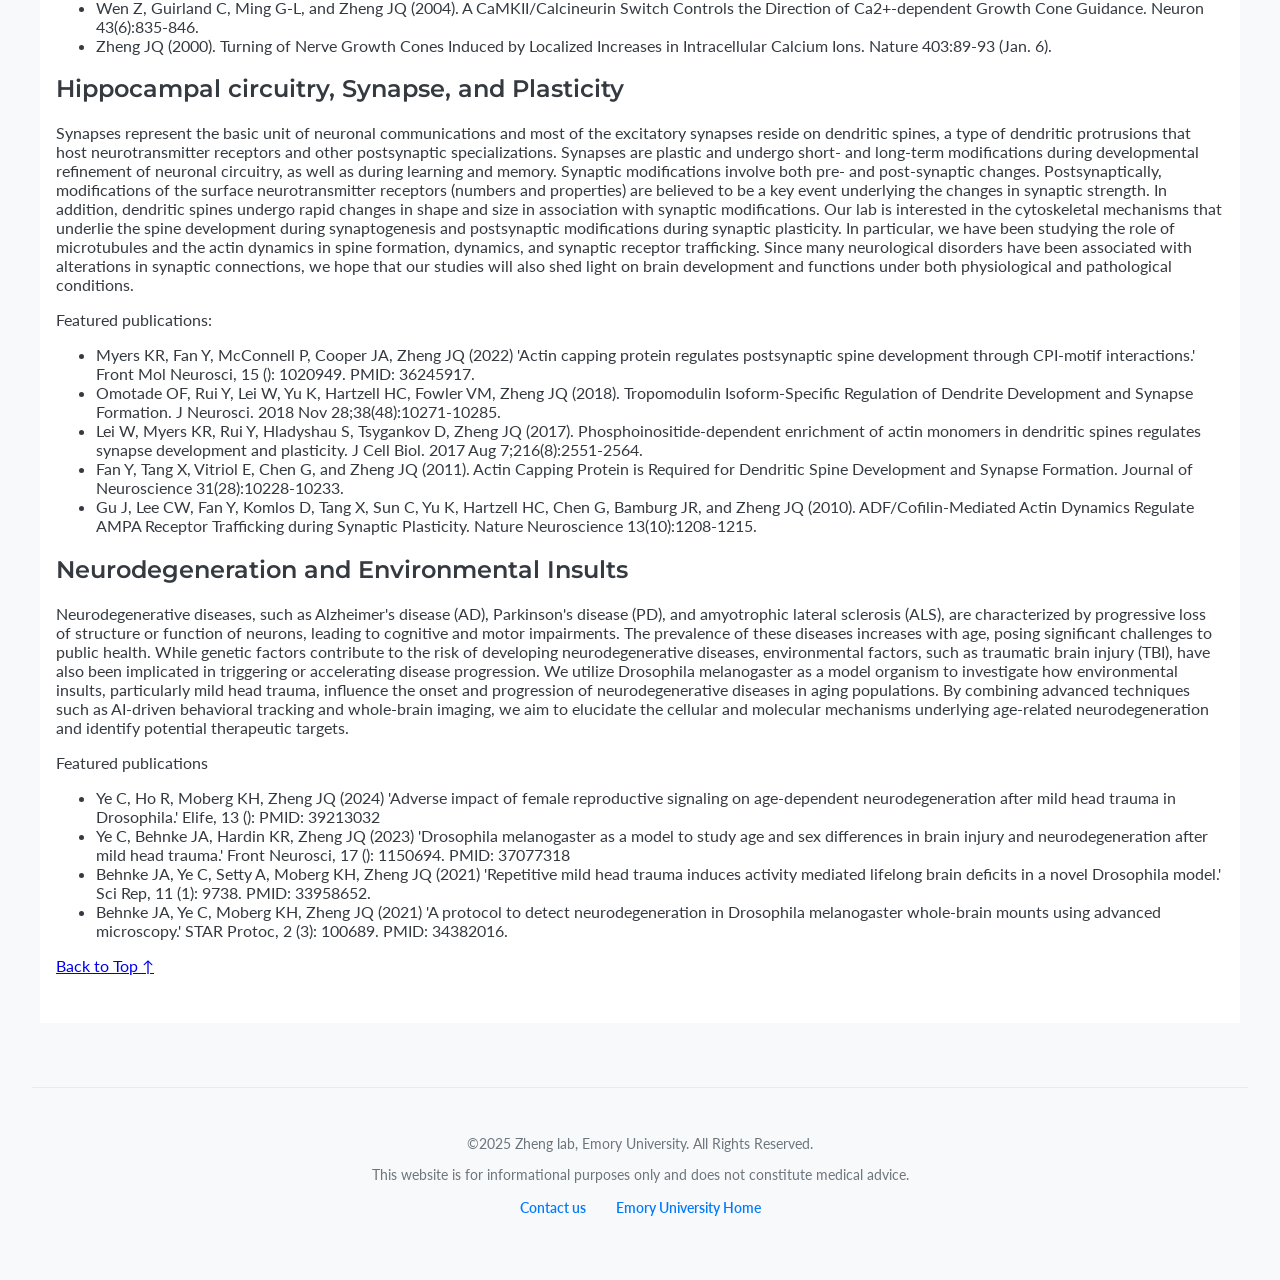
==== commit 1bc9257c: "minor tweaks" ====
--- a/index.html
+++ b/index.html
@@ -42,7 +42,8 @@
     </nav>
     <!-- SIMPLIFIED PAGE HEADER -->
     <header class="page-header">
-        <h1><span style="color: darkred;">N</span>euro<span style="color: darkred;">C</span>ell <span style="color: darkred;">L</span>ab <img src="/pics/logo-dark.svg" alt="lab logo" id="logo-image" style="height: 70px; vertical-align: bottom; margin-right: 10px;"><span style="color: cornflowerblue; ">EmoryU</span></h1>
+        <h1><span style="color: darkred;">N</span>euro<span style="color: darkred;">C</span>ell <img src="/pics/logo-dark.svg" alt="lab logo" id="logo-image" style="height: 70px; vertical-align: bottom; margin-right: 10px;">
+        <span style="color: darkred;">L</span>aboratory </h1>
         <p class="subtitle">Exploring the molecular and cellular mechanisms of brain development and neurodegeneration.</p>
     </header>
 
